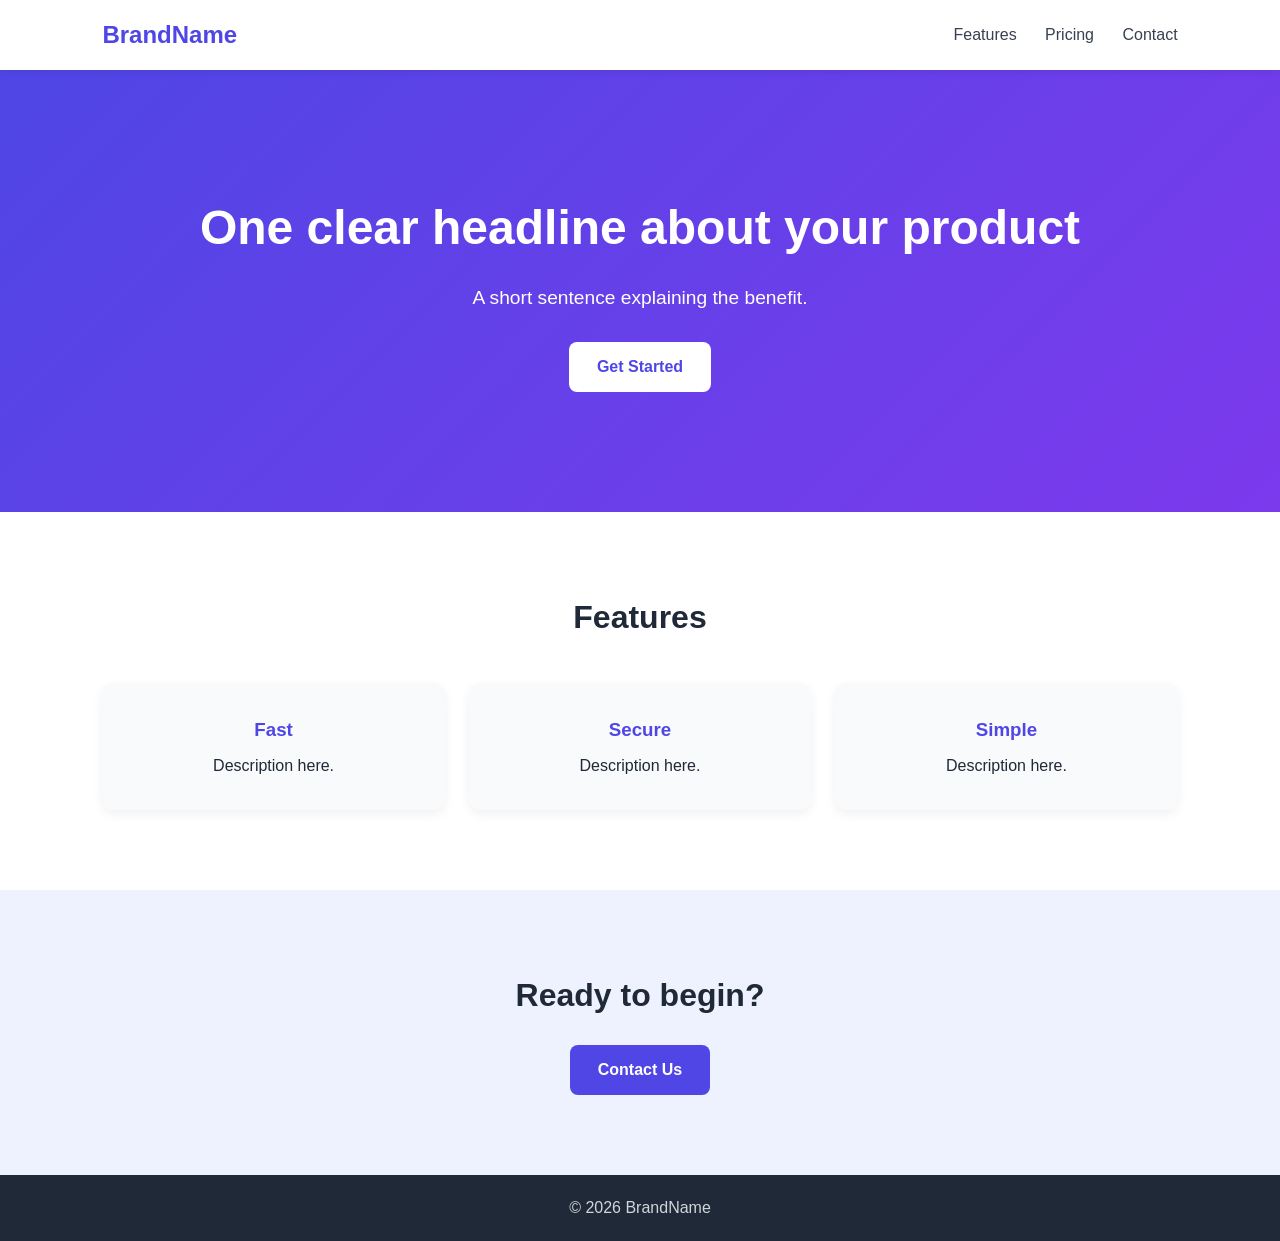
==== task1-landing-page/index.html @ e81fd9e4 "Task 1: Responsive landing page" ====
<!DOCTYPE html>
<html lang="en">
<head>
  <meta charset="UTF-8">
  <meta name="viewport" content="width=device-width, initial-scale=1.0">
  <title>Your Product Name</title>
  <link rel="stylesheet" href="style.css">
</head>
<body>

  <header class="navbar">
    <a href="#" class="logo">BrandName</a>
    <nav>
      <a href="#features">Features</a>
      <a href="#pricing">Pricing</a>
      <a href="#contact">Contact</a>
    </nav>
  </header>

  <section class="hero">
    <h1>One clear headline about your product</h1>
    <p>A short sentence explaining the benefit.</p>
    <a href="#contact" class="btn">Get Started</a>
  </section>

  <section id="features" class="features">
    <h2>Features</h2>
    <div class="card-grid">
      <div class="card"><h3>Fast</h3><p>Description here.</p></div>
      <div class="card"><h3>Secure</h3><p>Description here.</p></div>
      <div class="card"><h3>Simple</h3><p>Description here.</p></div>
    </div>
  </section>

  <section id="contact" class="cta">
    <h2>Ready to begin?</h2>
    <a href="#" class="btn">Contact Us</a>
  </section>

  <footer><p>&copy; 2026 BrandName</p></footer>

</body>
</html>
---- task1-landing-page/style.css ----
/* ---------- Reset & base ---------- */
* {
  margin: 0;
  padding: 0;
  box-sizing: border-box;
}

body {
  font-family: "Segoe UI", Arial, sans-serif;
  line-height: 1.6;
  color: #1f2937;
}

a {
  text-decoration: none;
}

/* ---------- Navbar (Flexbox) ---------- */
.navbar {
  display: flex;
  justify-content: space-between;
  align-items: center;
  padding: 16px 8%;
  background: #ffffff;
  position: sticky;
  top: 0;
  box-shadow: 0 2px 8px rgba(0, 0, 0, 0.08);
}

.logo {
  font-size: 1.5rem;
  font-weight: 700;
  color: #4f46e5;
}

.navbar nav a {
  margin-left: 24px;
  color: #374151;
  font-weight: 500;
}

.navbar nav a:hover {
  color: #4f46e5;
}

/* ---------- Button ---------- */
.btn {
  display: inline-block;
  padding: 12px 28px;
  background: #4f46e5;
  color: #ffffff;
  border-radius: 8px;
  font-weight: 600;
  transition: background 0.3s, transform 0.2s;
}

.btn:hover {
  background: #4338ca;
  transform: translateY(-2px);
}

/* ---------- Hero ---------- */
.hero {
  text-align: center;
  padding: 120px 8%;
  color: #ffffff;
  background: linear-gradient(135deg, #4f46e5, #7c3aed);
}

.hero h1 {
  font-size: 3rem;
  margin-bottom: 16px;
}

.hero p {
  font-size: 1.2rem;
  margin-bottom: 28px;
}

.hero .btn {
  background: #ffffff;
  color: #4f46e5;
}

/* ---------- Features (Grid) ---------- */
.features {
  padding: 80px 8%;
  text-align: center;
}

.features h2 {
  font-size: 2rem;
  margin-bottom: 40px;
}

.card-grid {
  display: grid;
  grid-template-columns: repeat(3, 1fr);
  gap: 24px;
}

.card {
  padding: 32px 24px;
  background: #f9fafb;
  border-radius: 12px;
  box-shadow: 0 4px 12px rgba(0, 0, 0, 0.06);
  transition: transform 0.3s;
}

.card:hover {
  transform: translateY(-6px);
}

.card h3 {
  margin-bottom: 8px;
  color: #4f46e5;
}

/* ---------- CTA ---------- */
.cta {
  text-align: center;
  padding: 80px 8%;
  background: #eef2ff;
}

.cta h2 {
  margin-bottom: 24px;
  font-size: 2rem;
}

/* ---------- Footer ---------- */
footer {
  text-align: center;
  padding: 20px;
  background: #1f2937;
  color: #d1d5db;
}

/* ---------- Responsive (Step 3) ---------- */

/* Tablet */
@media (max-width: 992px) {
  .card-grid {
    grid-template-columns: repeat(2, 1fr);
  }
}

/* Mobile */
@media (max-width: 600px) {
  .navbar {
    flex-direction: column;
    gap: 10px;
  }

  .navbar nav a {
    margin: 0 10px;
  }

  .hero {
    padding: 80px 6%;
  }

  .hero h1 {
    font-size: 2rem;
  }

  .card-grid {
    grid-template-columns: 1fr;
  }
}
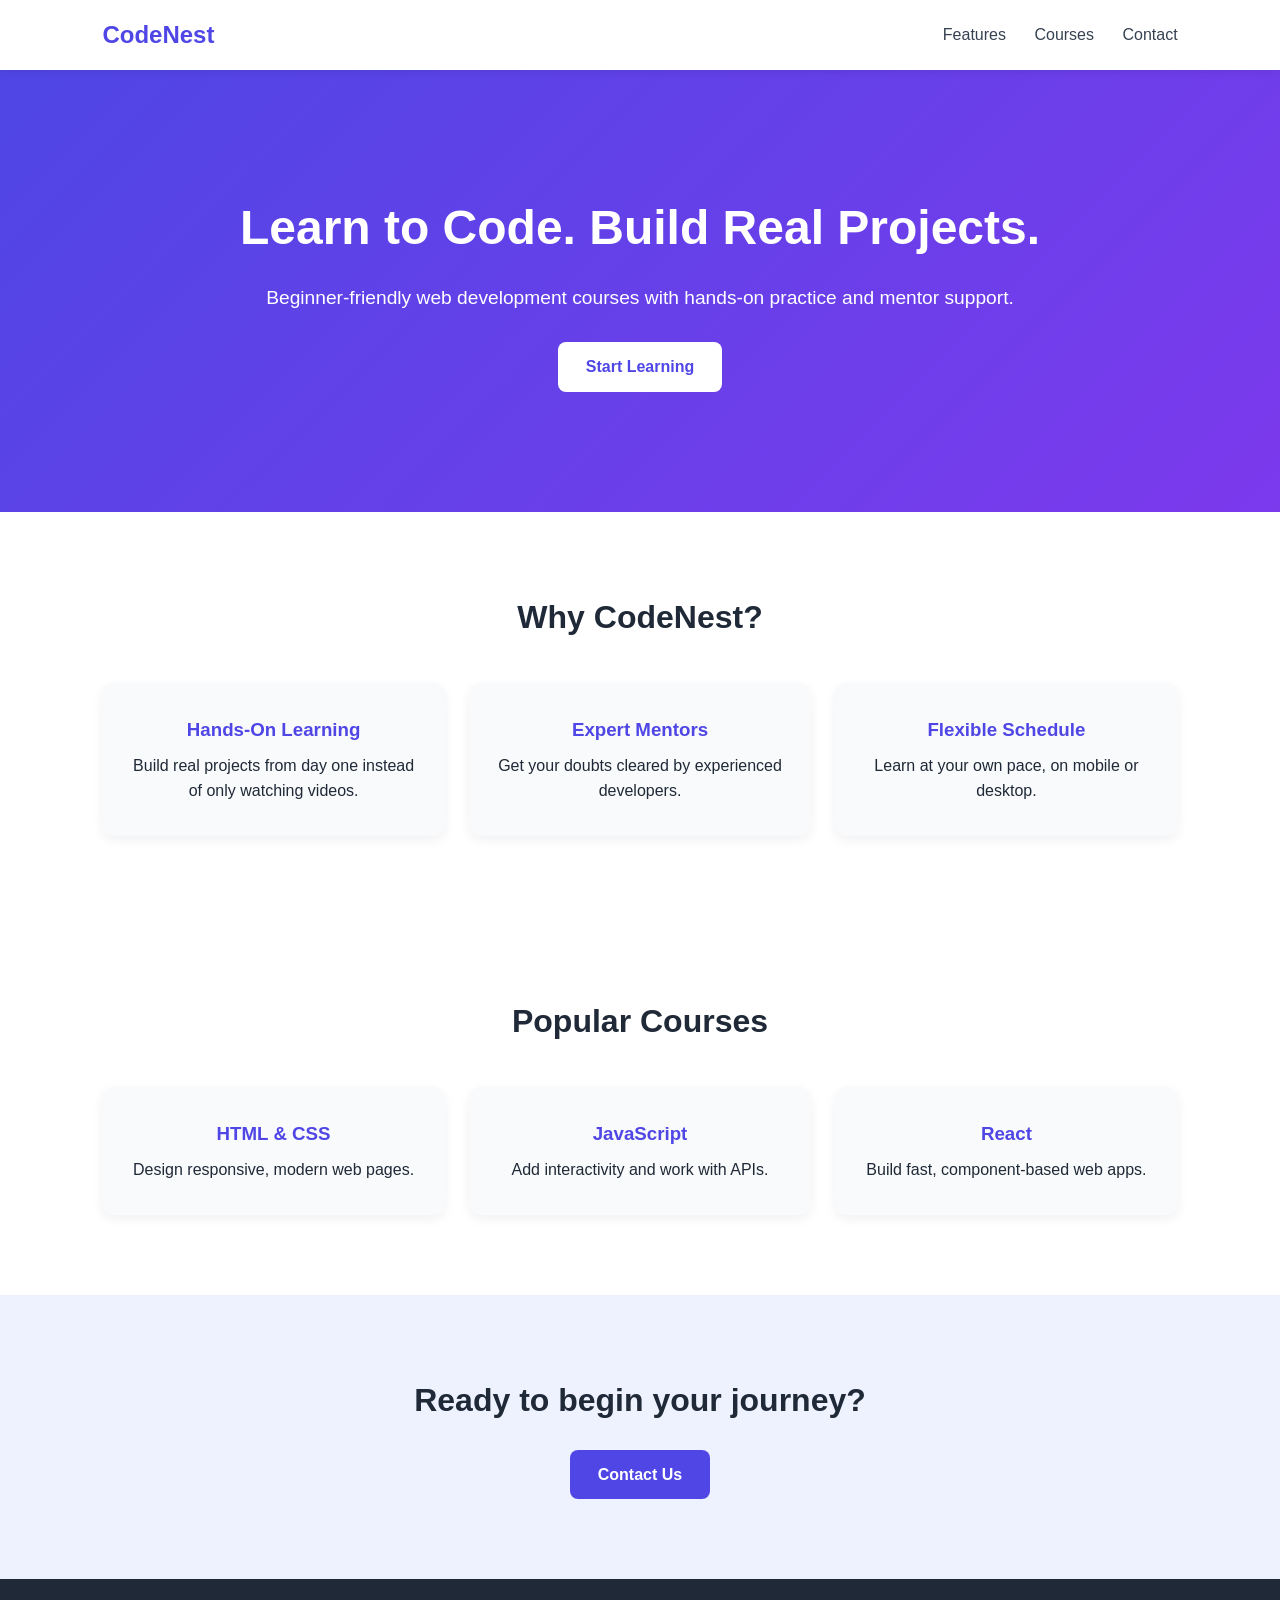
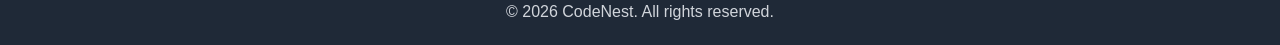
==== commit f9f8c5de: "Final fixes" ====
--- a/task1-landing-page/index.html
+++ b/task1-landing-page/index.html
@@ -3,41 +3,50 @@
 <head>
   <meta charset="UTF-8">
   <meta name="viewport" content="width=device-width, initial-scale=1.0">
-  <title>Your Product Name</title>
+  <title>CodeNest | Learn to Code, Build Your Future</title>
   <link rel="stylesheet" href="style.css">
 </head>
 <body>
 
   <header class="navbar">
-    <a href="#" class="logo">BrandName</a>
+    <a href="#" class="logo">CodeNest</a>
     <nav>
       <a href="#features">Features</a>
-      <a href="#pricing">Pricing</a>
+      <a href="#courses">Courses</a>
       <a href="#contact">Contact</a>
     </nav>
   </header>
 
   <section class="hero">
-    <h1>One clear headline about your product</h1>
-    <p>A short sentence explaining the benefit.</p>
-    <a href="#contact" class="btn">Get Started</a>
+    <h1>Learn to Code. Build Real Projects.</h1>
+    <p>Beginner-friendly web development courses with hands-on practice and mentor support.</p>
+    <a href="#contact" class="btn">Start Learning</a>
   </section>
 
   <section id="features" class="features">
-    <h2>Features</h2>
+    <h2>Why CodeNest?</h2>
     <div class="card-grid">
-      <div class="card"><h3>Fast</h3><p>Description here.</p></div>
-      <div class="card"><h3>Secure</h3><p>Description here.</p></div>
-      <div class="card"><h3>Simple</h3><p>Description here.</p></div>
+      <div class="card"><h3>Hands-On Learning</h3><p>Build real projects from day one instead of only watching videos.</p></div>
+      <div class="card"><h3>Expert Mentors</h3><p>Get your doubts cleared by experienced developers.</p></div>
+      <div class="card"><h3>Flexible Schedule</h3><p>Learn at your own pace, on mobile or desktop.</p></div>
+    </div>
+  </section>
+
+  <section id="courses" class="features">
+    <h2>Popular Courses</h2>
+    <div class="card-grid">
+      <div class="card"><h3>HTML &amp; CSS</h3><p>Design responsive, modern web pages.</p></div>
+      <div class="card"><h3>JavaScript</h3><p>Add interactivity and work with APIs.</p></div>
+      <div class="card"><h3>React</h3><p>Build fast, component-based web apps.</p></div>
     </div>
   </section>
 
   <section id="contact" class="cta">
-    <h2>Ready to begin?</h2>
-    <a href="#" class="btn">Contact Us</a>
+    <h2>Ready to begin your journey?</h2>
+    <a href="mailto:kabeelrajk80@gmail.com" class="btn">Contact Us</a>
   </section>
 
-  <footer><p>&copy; 2026 BrandName</p></footer>
+  <footer><p>&copy; 2026 CodeNest. All rights reserved.</p></footer>
 
 </body>
 </html>
